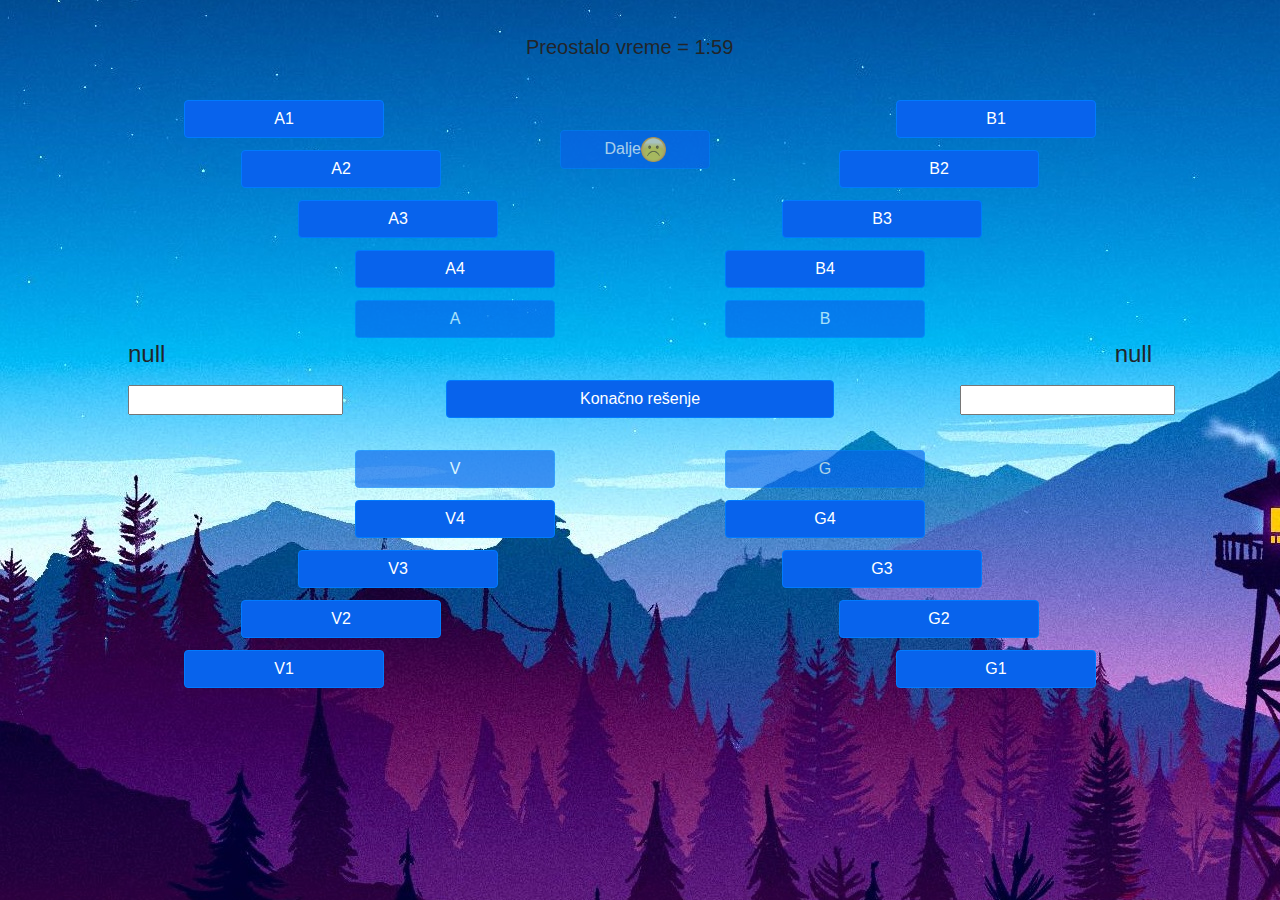
==== VD Lab/html/game.html @ 332be4e3 "Add files via upload" ====
<!DOCTYPE html>
<html lang="en">
<head>
    <meta charset="UTF-8">
    <meta http-equiv="X-UA-Compatible" content="IE=edge">
    <meta name="viewport" content="width=device-width, initial-scale=1.0">
    <link rel="stylesheet" href="../css/style.css">
    <link rel="stylesheet" href="https://cdn.jsdelivr.net/npm/bootstrap@4.3.1/dist/css/bootstrap.min.css" integrity="sha384-ggOyR0iXCbMQv3Xipma34MD+dH/1fQ784/j6cY/iJTQUOhcWr7x9JvoRxT2MZw1T" crossorigin="anonymous">
    <script src="../java/script.js"></script>
    <title>Asocijacije</title>
</head>
<body background="../images/bg.jpg">

    <!--<header>&nbsp;</header>-->

    
    <div class="container">
        <div class="row">
            <div class="col-12">

                <div class="timer"><h5>Preostalo vreme = <span id="timer"></span></h5></div>

                <button type="button" class="btn btn-primary" onclick="show('65','1')" id="A1">А1</button>
                <button type="button" class="btn btn-primary" onclick="show('65','2')" id="A2">А2</button>
                <button type="button" class="btn btn-primary" onclick="show('65','3')" id="A3">А3</button>
                <button type="button" class="btn btn-primary" onclick="show('65','4')" id="A4">А4</button>
                <button type="button" class="btn btn-primary" onclick="check_answer('65')" id="A">А</button>

                <button type="button" class="btn btn-primary" onclick="show('66','1')" id="B1">B1</button>
                <button type="button" class="btn btn-primary" onclick="show('66','2')" id="B2">B2</button>
                <button type="button" class="btn btn-primary" onclick="show('66','3')" id="B3">B3</button>
                <button type="button" class="btn btn-primary" onclick="show('66','4')" id="B4">B4</button>
                <button type="button" class="btn btn-primary" onclick="check_answer('66')" id="B">B</button>

                <button type="button" class="btn btn-primary" onclick="show('86','1')" id="V1">V1</button>
                <button type="button" class="btn btn-primary" onclick="show('86','2')" id="V2">V2</button>
                <button type="button" class="btn btn-primary" onclick="show('86','3')" id="V3">V3</button>
                <button type="button" class="btn btn-primary" onclick="show('86','4')" id="V4">V4</button>
                <button type="button" class="btn btn-primary" onclick="check_answer('86')" id="V">V</button>

                <button type="button" class="btn btn-primary" onclick="show('71','1')" id="G1">G1</button>
                <button type="button" class="btn btn-primary" onclick="show('71','2')" id="G2">G2</button>
                <button type="button" class="btn btn-primary" onclick="show('71','3')" id="G3">G3</button>
                <button type="button" class="btn btn-primary" onclick="show('71','4')" id="G4">G4</button>
                <button type="button" class="btn btn-primary" onclick="check_answer('71')" id="G">G</button>

                <button type="button" class="btn btn-primary" id="Konacno">Konačno rešenje</button>
                <button type="button" class="btn btn-primary" onclick="next_turn()" id="Dalje">Dalje<img src="../images/SadEmoji.png" width="25" height="25"></button>
            </div>   
        </div>
    </div>

    
    <form class="first_player_form">
        <label for="fname" id="p1label"><h4>Player one</h4></label><br>
        <input type="text" id="fname" name="fname"><br>
      </form>

      <form class="second_player_form">
        <label for="fname" id="p2label"><h4>Player two</h4></label><br>
        <input type="text" id="fname" name="fname"><br>
      </form>

</body>
</html>
---- VD Lab/css/style.css ----
.btn-primary, .btn-primary:hover, .btn-primary:active, .btn-primary:visited {
    background-color: #0863ec !important;
}


#A1{
    position: absolute;
    width: 200px;
    left: 10%;
    top: 100px;
}
#A2{
    position: absolute;
    width: 200px;
    left: 15%;
    top: 150px;
}
#A3{
    position: absolute;
    width: 200px;
    left: 20%;
    top: 200px;
}
#A4{
    position: absolute;
    width: 200px;
    left: 25%;
    top: 250px;
}
#A{
    position: absolute;
    width: 200px;
    left: 25%;
    top: 300px;
}



#B1{
    position: absolute;
    width: 200px;
    right: 10%;
    top: 100px;
}
#B2{
    position: absolute;
    width: 200px;
    right: 15%;
    top: 150px;
}
#B3{
    position: absolute;
    width: 200px;
    right: 20%;
    top: 200px;
}
#B4{
    position: absolute;
    width: 200px;
    right: 25%;
    top: 250px;
}
#B{
    position: absolute;
    width: 200px;
    right: 25%;
    top: 300px;
}




#V1{
    position: absolute;
    width: 200px;
    left: 10%;
    top: 650px;
}
#V2{
    position: absolute;
    width: 200px;
    left: 15%;
    top: 600px;
}
#V3{
    position: absolute;
    width: 200px;
    left: 20%;
    top: 550px;
}
#V4{
    position: absolute;
    width: 200px;
    left: 25%;
    top: 500px;
}
#V{
    position: absolute;
    width: 200px;
    left: 25%;
    top: 450px;
}



#G1{
    position: absolute;
    width: 200px;
    right: 10%;
    top: 650px;
}
#G2{
    position: absolute;
    width: 200px;
    right: 15%;
    top: 600px;
}
#G3{
    position: absolute;
    width: 200px;
    right: 20%;
    top: 550px;
}
#G4{
    position: absolute;
    width: 200px;
    right: 25%;
    top: 500px;
}
#G{
    position: absolute;
    width: 200px;
    right: 25%;
    top: 450px;
}

#Dalje{
    position: absolute;
    width: 150px;
    left: 43%;
    top: 130px;
}

#Konacno{
  
    position: absolute;

    left: 33%;
    right: 33%;
    top: 380px;

}

.first_player_form{

    position: absolute;

    left: 10%;
    right: 75%;
    text-align: left;
    top: 340px;
}

.second_player_form{
    position: absolute;
    left: 75%;
    right: 10%;
    text-align: right;
    top: 340px;
}


.timer{
    position: absolute;

    font-size:20px;
    left: 40%;
    right: 35%;
    top: 35px;
}

.rules{
font-size: 18px;
border: solid;
backdrop-filter: blur(8px) saturate(150%) contrast(40%) drop-shadow(4px 4px 10px gray);
width: 700px;
height: auto;
}
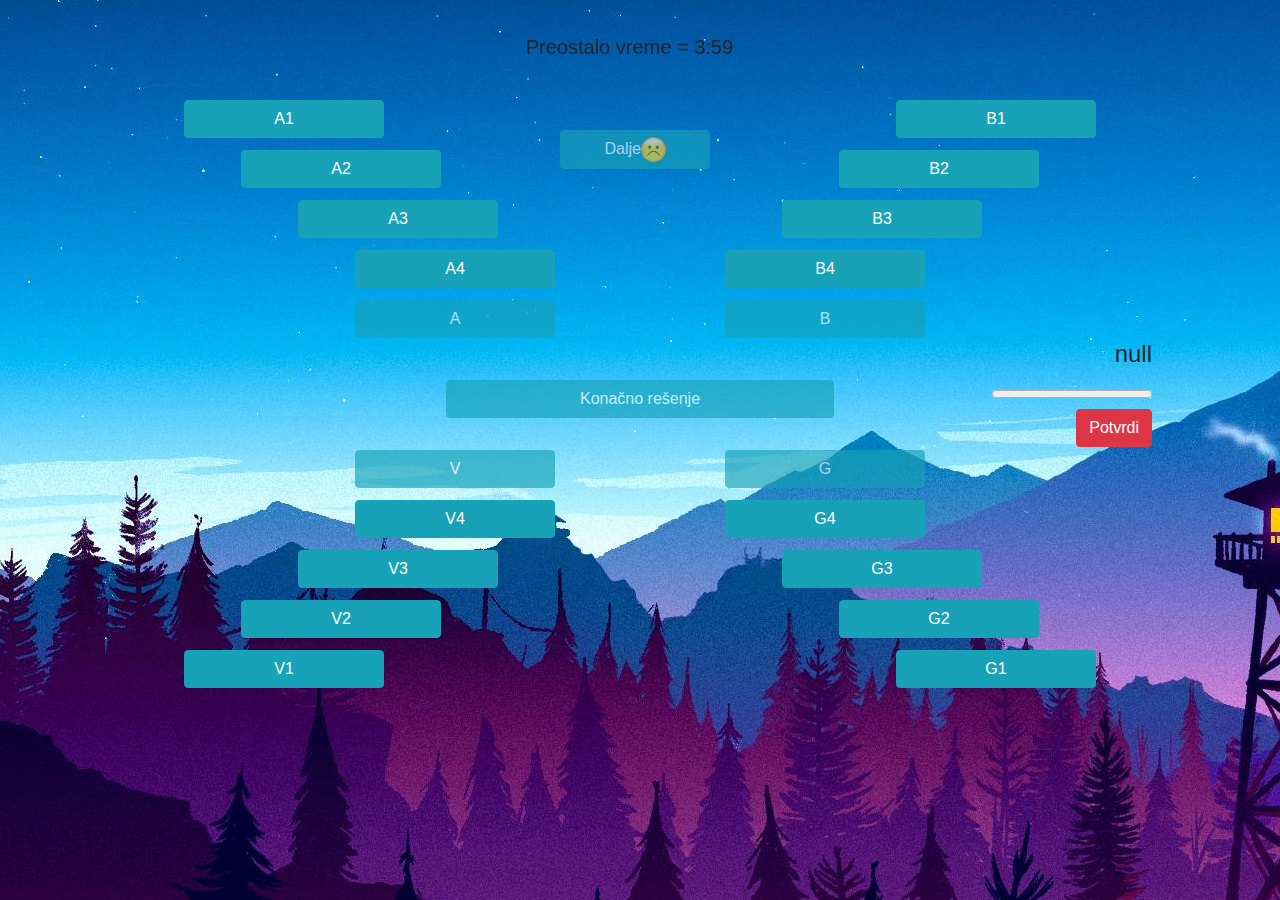
==== commit 8213ac84: "Add files via upload" ====
--- a/VD Lab/html/game.html
+++ b/VD Lab/html/game.html
@@ -20,45 +20,47 @@
 
                 <div class="timer"><h5>Preostalo vreme = <span id="timer"></span></h5></div>
 
-                <button type="button" class="btn btn-primary" onclick="show('65','1')" id="A1">А1</button>
-                <button type="button" class="btn btn-primary" onclick="show('65','2')" id="A2">А2</button>
-                <button type="button" class="btn btn-primary" onclick="show('65','3')" id="A3">А3</button>
-                <button type="button" class="btn btn-primary" onclick="show('65','4')" id="A4">А4</button>
-                <button type="button" class="btn btn-primary" onclick="check_answer('65')" id="A">А</button>
+                <button type="button" class="btn btn-info A" onclick="show('65','1')" id="A1">А1</button>
+                <button type="button" class="btn btn-info A" onclick="show('65','2')" id="A2">А2</button>
+                <button type="button" class="btn btn-info A" onclick="show('65','3')" id="A3">А3</button>
+                <button type="button" class="btn btn-info A" onclick="show('65','4')" id="A4">А4</button>
+                <input type="text" class="btn btn-info" onfocus="focus_element(this)" id="A" value="A"></button>
 
-                <button type="button" class="btn btn-primary" onclick="show('66','1')" id="B1">B1</button>
-                <button type="button" class="btn btn-primary" onclick="show('66','2')" id="B2">B2</button>
-                <button type="button" class="btn btn-primary" onclick="show('66','3')" id="B3">B3</button>
-                <button type="button" class="btn btn-primary" onclick="show('66','4')" id="B4">B4</button>
-                <button type="button" class="btn btn-primary" onclick="check_answer('66')" id="B">B</button>
+                <button type="button" class="btn btn-info B" onclick="show('66','1')" id="B1">B1</button>
+                <button type="button" class="btn btn-info B" onclick="show('66','2')" id="B2">B2</button>
+                <button type="button" class="btn btn-info B" onclick="show('66','3')" id="B3">B3</button>
+                <button type="button" class="btn btn-info B" onclick="show('66','4')" id="B4">B4</button>
+                <input type="text" class="btn btn-info" onfocus="focus_element(this)" id="B" value="B"></button>
 
-                <button type="button" class="btn btn-primary" onclick="show('86','1')" id="V1">V1</button>
-                <button type="button" class="btn btn-primary" onclick="show('86','2')" id="V2">V2</button>
-                <button type="button" class="btn btn-primary" onclick="show('86','3')" id="V3">V3</button>
-                <button type="button" class="btn btn-primary" onclick="show('86','4')" id="V4">V4</button>
-                <button type="button" class="btn btn-primary" onclick="check_answer('86')" id="V">V</button>
+                <button type="button" class="btn btn-info V" onclick="show('86','1')" id="V1">V1</button>
+                <button type="button" class="btn btn-info V" onclick="show('86','2')" id="V2">V2</button>
+                <button type="button" class="btn btn-info V" onclick="show('86','3')" id="V3">V3</button>
+                <button type="button" class="btn btn-info V" onclick="show('86','4')" id="V4">V4</button>
+                <input type="text" class="btn btn-info" onfocus="focus_element(this)" id="V" value="V"></button>
 
-                <button type="button" class="btn btn-primary" onclick="show('71','1')" id="G1">G1</button>
-                <button type="button" class="btn btn-primary" onclick="show('71','2')" id="G2">G2</button>
-                <button type="button" class="btn btn-primary" onclick="show('71','3')" id="G3">G3</button>
-                <button type="button" class="btn btn-primary" onclick="show('71','4')" id="G4">G4</button>
-                <button type="button" class="btn btn-primary" onclick="check_answer('71')" id="G">G</button>
+                <button type="button" class="btn btn-info G" onclick="show('71','1')" id="G1">G1</button>
+                <button type="button" class="btn btn-info G" onclick="show('71','2')" id="G2">G2</button>
+                <button type="button" class="btn btn-info G" onclick="show('71','3')" id="G3">G3</button>
+                <button type="button" class="btn btn-info G" onclick="show('71','4')" id="G4">G4</button>
+                <input type="text" class="btn btn-info" onfocus="focus_element(this)" id="G" value="G"></button>
 
-                <button type="button" class="btn btn-primary" id="Konacno">Konačno rešenje</button>
-                <button type="button" class="btn btn-primary" onclick="next_turn()" id="Dalje">Dalje<img src="../images/SadEmoji.png" width="25" height="25"></button>
+                <input type="text" class="btn btn-info" onclick="focus_element(this)" id="Konacno" value="Konačno rešenje"></button>
+                <button type="button" class="btn btn-info" onclick="next_turn()" id="Dalje">Dalje<img src="../images/SadEmoji.png" width="25" height="25"></button>
             </div>   
         </div>
     </div>
 
     
-    <form class="first_player_form">
+    <form class="first_player_form" id="first_player_form">
         <label for="fname" id="p1label"><h4>Player one</h4></label><br>
-        <input type="text" id="fname" name="fname"><br>
+        <progress value="0" max="20" id="progressBar"></progress>
+        <input type="button" id="confirm1" class="btn btn-primary" onclick="check_answer()" name="fname" value="Potvrdi"><br>
       </form>
 
-      <form class="second_player_form">
+      <form class="second_player_form" id="second_player_form">
         <label for="fname" id="p2label"><h4>Player two</h4></label><br>
-        <input type="text" id="fname" name="fname"><br>
+        <progress value="0" max="20" class="w3-red" id="progressBar2"></progress>
+        <input type="button" id="confirm2" class="btn btn-danger" onclick="check_answer()" name="fname" value="Potvrdi"><br>
       </form>
 
 </body>
--- a/VD Lab/css/style.css
+++ b/VD Lab/css/style.css
@@ -179,6 +179,11 @@
     top: 35px;
 }
 
+#progressBar2{
+transform: rotate(180deg);
+
+}
+
 .rules{
 font-size: 18px;
 border: solid;
